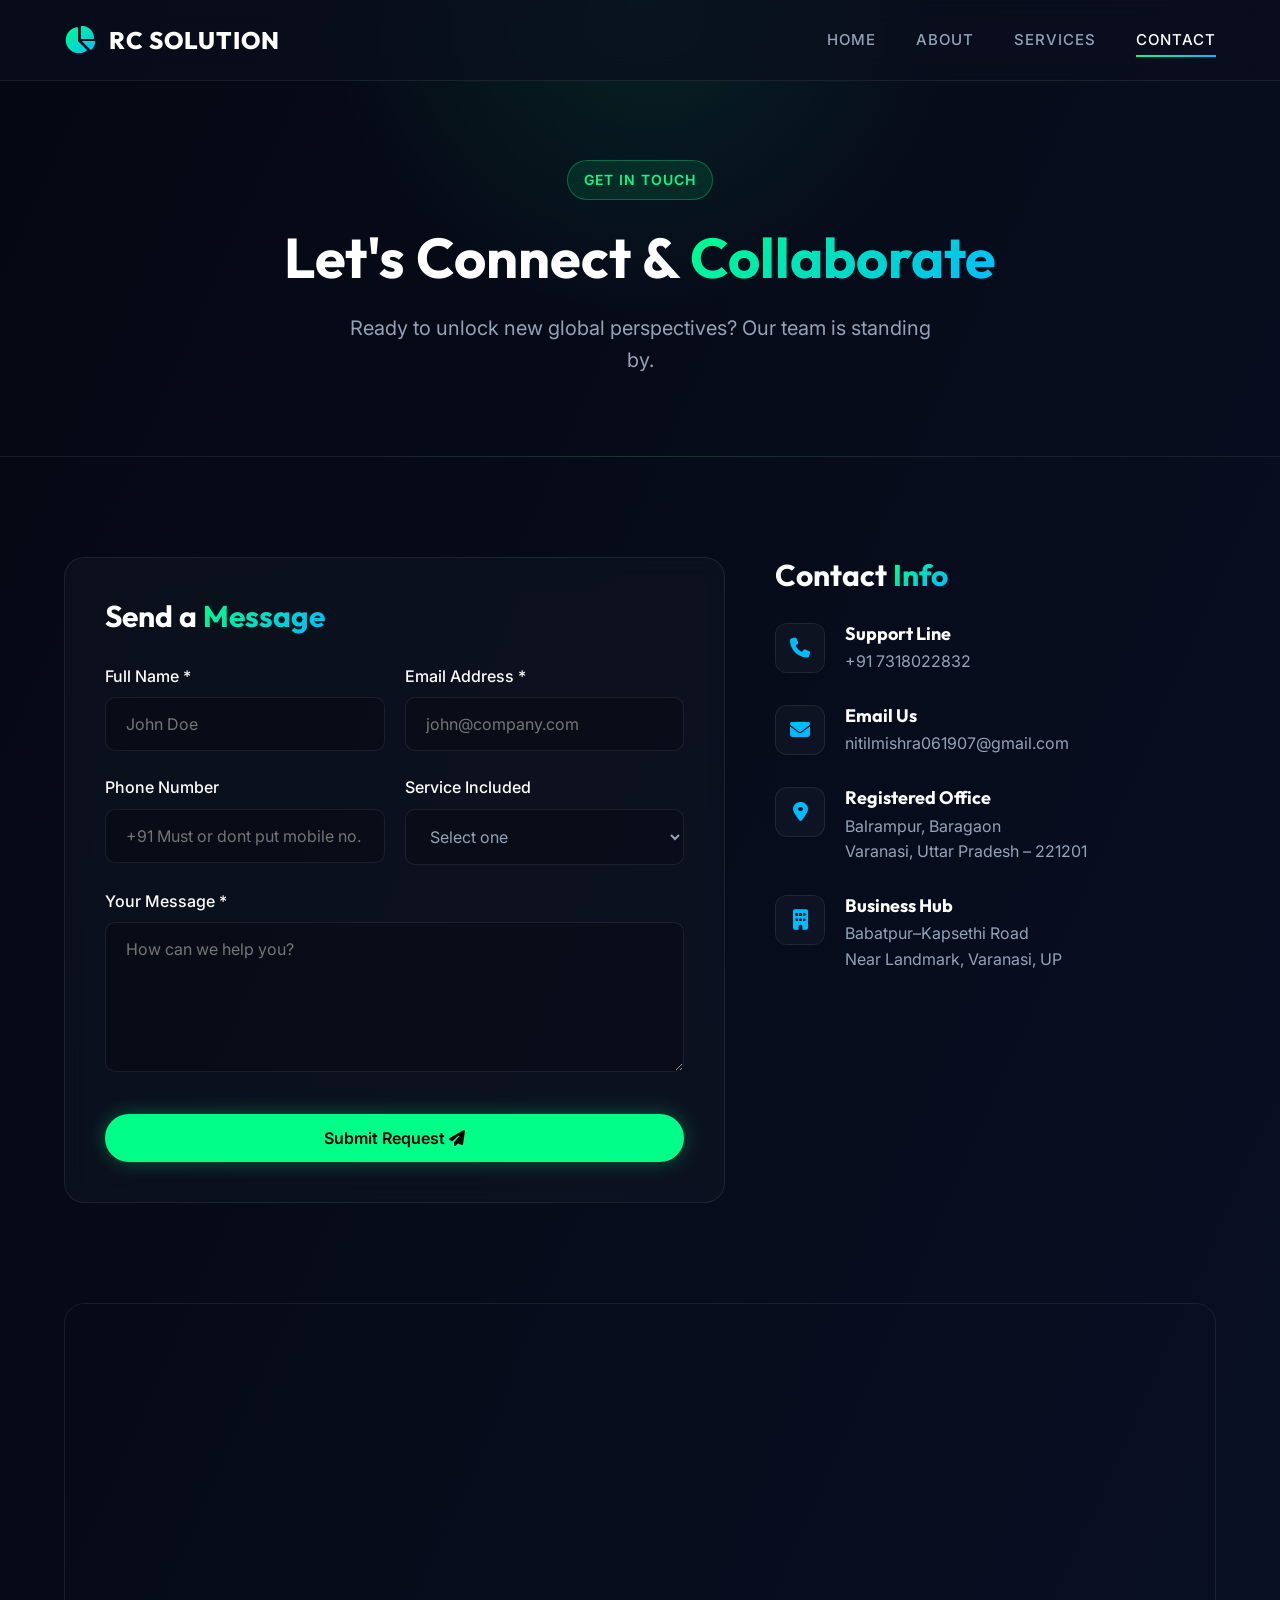
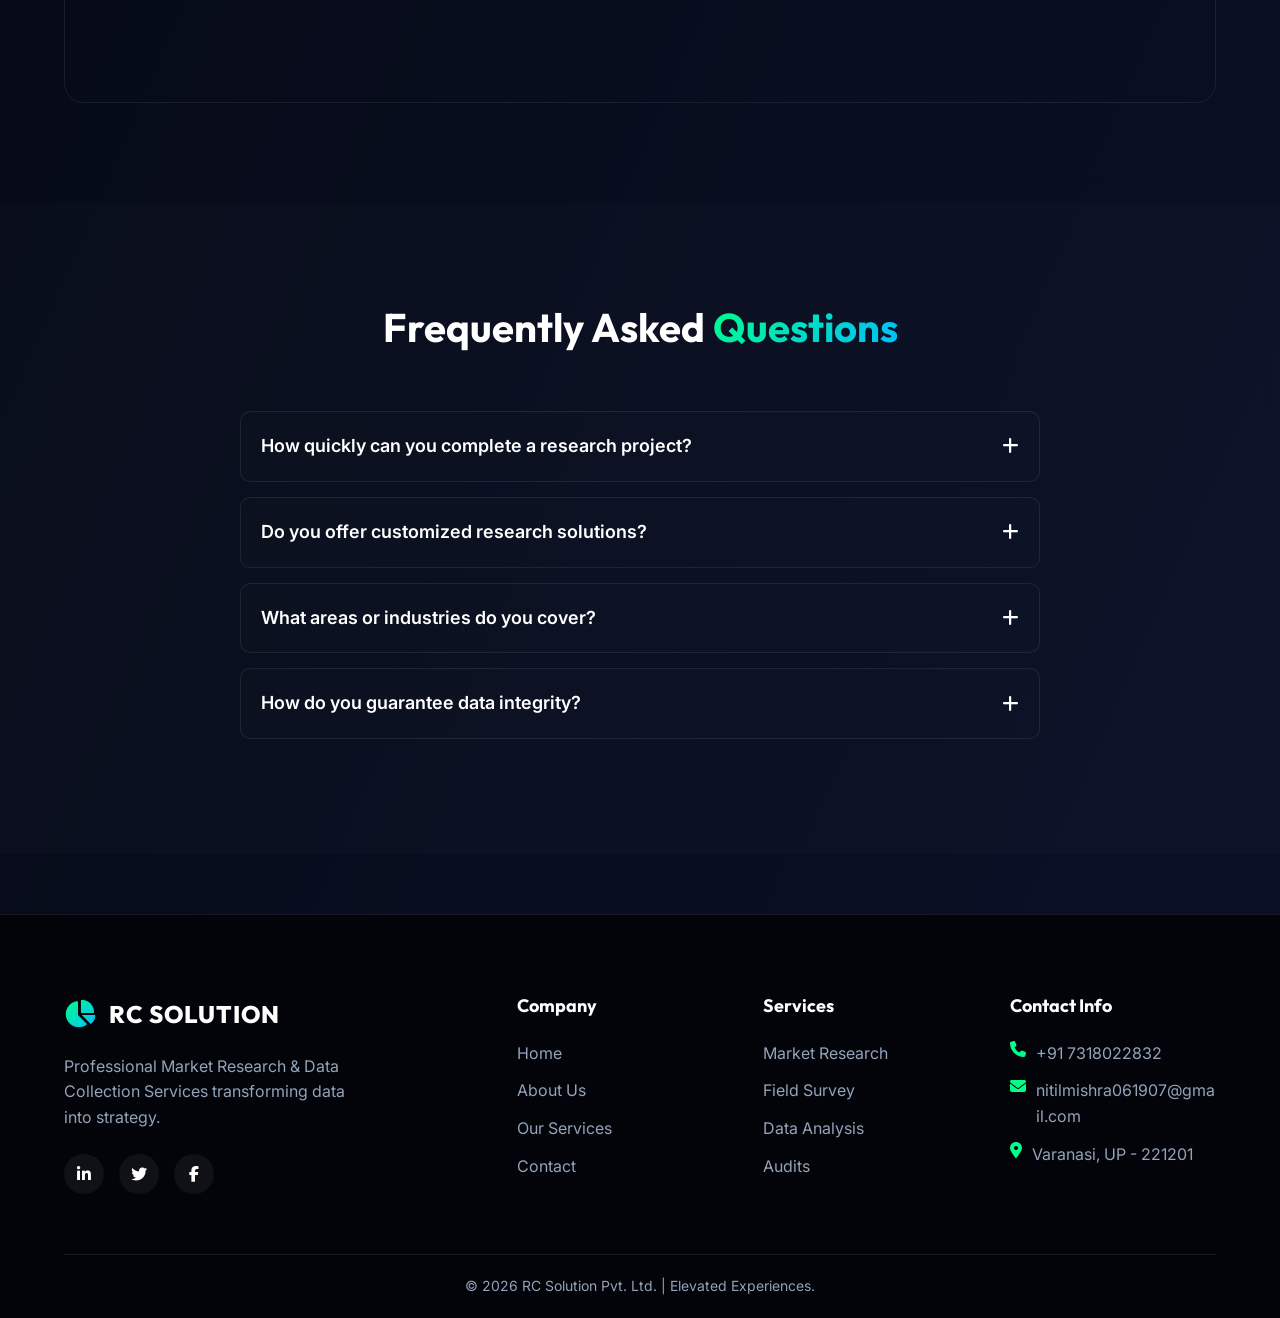
==== contact.html @ 308abb37 "Update phone number placeholder text" ====
<!DOCTYPE html>
<html lang="en">

<head>
    <meta charset="UTF-8">
    <meta name="viewport" content="width=device-width, initial-scale=1.0">
    <title>Contact Us | RC Solution Pvt. Ltd.</title>
    <!-- Font Awesome -->
    <link rel="stylesheet" href="https://cdnjs.cloudflare.com/ajax/libs/font-awesome/6.4.0/css/all.min.css">
    <!-- AOS Animation CSS -->
    <link href="https://unpkg.com/aos@2.3.1/dist/aos.css" rel="stylesheet">
    <!-- Custom CSS -->
    <link rel="stylesheet" href="styles.css">
</head>

<body>
    <!-- Navigation -->
    <nav class="navbar">
        <div class="container nav-container">
            <a href="index.html" class="logo">
                <i class="fa-solid fa-chart-pie"></i> RC Solution
            </a>
            <div class="menu-toggle">
                <i class="fa-solid fa-bars"></i>
            </div>
            <ul class="nav-menu">
                <li><a href="index.html">Home</a></li>
                <li><a href="about.html">About</a></li>
                <li><a href="services.html">Services</a></li>
                <li><a href="contact.html" class="active">Contact</a></li>
            </ul>
        </div>
    </nav>

    <!-- Page Header -->
    <section class="page-hero">
        <div class="container" data-aos="zoom-in">
            <span class="hero-badge">Get in Touch</span>
            <h1>Let's Connect & <span class="gradient-text">Collaborate</span></h1>
            <p style="font-size: 20px; max-width: 600px; margin: 0 auto;">Ready to unlock new global perspectives? Our
                team is standing by.</p>
        </div>
    </section>

    <!-- Main Content -->
    <section class="section">
        <div class="container">
            <div class="contact-grid">

               <!-- Contact Form -->
<div class="glass-card" data-aos="fade-right">
  <h2 style="font-size: 30px; margin-bottom: 30px;">
    Send a <span class="gradient-text">Message</span>
  </h2>

  <form id="contact-form">
    <!-- Row 1 -->
    <div style="display: grid; grid-template-columns: 1fr 1fr; gap: 20px;">
      <div class="form-group">
        <label for="fullName">Full Name *</label>
        <input
          type="text"
          id="fullName"
          name="fi-sender-firstName"
          class="form-control"
          placeholder="John Doe"
          required
        />
      </div>

      <div class="form-group">
        <label for="email">Email Address *</label>
        <input
          type="email"
          id="email"
          name="fi-sender-email"
          class="form-control"
          placeholder="john@company.com"
          required
        />
      </div>
    </div>

    <!-- Row 2 -->
    <div style="display: grid; grid-template-columns: 1fr 1fr; gap: 20px;">
      <div class="form-group">
        <label for="phone">Phone Number</label>
        <input
          type="tel"
          id="phone"
          name="fi-phone-phone"
          class="form-control"
          placeholder="+91 Must or dont put mobile no."
        />
      </div>

      <div class="form-group">
        <label for="service">Service Included</label>
        <select
          id="service"
          name="fi-select-service"
          class="form-control"
          required
          style="color: var(--text-secondary);"
        >
          <option value="" disabled selected>Select one</option>
          <option value="research">Market Research</option>
          <option value="audit">Audits</option>
          <option value="survey">Data Collection</option>
          <option value="other">Other Inquiry</option>
        </select>
      </div>
    </div>

    <!-- Message -->
    <div class="form-group">
      <label for="message">Your Message *</label>
      <textarea
        id="message"
        name="fi-text-message"
        class="form-control"
        rows="5"
        placeholder="How can we help you?"
        required
      ></textarea>
    </div>

    <!-- Status -->
    <div id="form-message" class="form-message"></div>

    <!-- Submit -->
    <button
      type="submit"
      class="btn btn-primary"
      style="width: 100%; margin-top: 10px;"
    >
      <span id="submit-text">
        Submit Request <i class="fas fa-solid fa-paper-plane"></i>
      </span>
    </button>
  </form>
</div>
                <!-- Forminit SDK -->
<script src="https://forminit.com/sdk/v1/forminit.js"></script>
<script>
  const forminit = new Forminit();
  const FORM_ID = "4jtawhfx8w6";

  const form = document.getElementById("contact-form");
  const messageBox = document.getElementById("form-message");
  const submitButton = form.querySelector('button[type="submit"]');
  const submitText = document.getElementById("submit-text");

  form.addEventListener("submit", async function (e) {
    e.preventDefault();

    // Loading state
    submitButton.disabled = true;
    submitText.innerHTML = "Sending...";
    messageBox.innerHTML = "";

    const formData = new FormData(form);

     const response = await forminit.submit(FORM_ID, formData);
console.log(response);

const { error } = response;
    // Reset button
    submitButton.disabled = false;
    submitText.innerHTML =
      'Submit Request <i class="fas fa-solid fa-paper-plane"></i>';

    if (error) {
      messageBox.innerHTML = `
        <i class="fas fa-exclamation-circle"></i>
        ${error.message}
      `;
      messageBox.style.color = "#ff4d4f";
      return;
    }

    // Success
    messageBox.innerHTML = `
      <i class="fas fa-solid fa-circle-check"></i>
      Thank you! Your message has been sent successfully.<br>
      We will get back to you soon.
    `;
    messageBox.style.color = "#22c55e";

    form.reset();
  });
</script>
                <!-- Contact Info Space -->
                <div data-aos="fade-left">
                    <h2 style="font-size: 30px; margin-bottom: 30px;">Contact <span class="gradient-text">Info</span>
                    </h2>

                    <div class="info-item">
                        <div class="icon"><i class="fa-solid fa-phone"></i></div>
                        <div>
                            <h4>Support Line</h4>
                            <p><a href="tel:+917318022832" style="color: var(--text-secondary); font-size: 16px;">+91
                                    7318022832</a></p>
                        </div>
                    </div>

                    <div class="info-item">
                        <div class="icon"><i class="fa-solid fa-envelope"></i></div>
                        <div>
                            <h4>Email Us</h4>
                            <p><a href="mailto:nitilmishra061907@gmail.com"
                                    style="color: var(--text-secondary); font-size: 16px; word-break: break-all;">nitilmishra061907@gmail.com</a>
                            </p>
                        </div>
                    </div>

                    <div class="info-item">
                        <div class="icon"><i class="fa-solid fa-location-dot"></i></div>
                        <div>
                            <h4>Registered Office</h4>
                            <p style="color: var(--text-secondary); font-size: 16px;">Balrampur, Baragaon<br>Varanasi,
                                Uttar Pradesh – 221201</p>
                        </div>
                    </div>

                    <div class="info-item">
                        <div class="icon"><i class="fa-solid fa-building"></i></div>
                        <div>
                            <h4>Business Hub</h4>
                            <p style="color: var(--text-secondary); font-size: 16px;">Babatpur–Kapsethi Road<br>Near
                                Landmark, Varanasi, UP</p>
                        </div>
                    </div>

                </div>

            </div>
        </div>
    </section>

    <!-- Map Area -->
    <section class="section" style="padding-top: 0;">
        <div class="container" data-aos="zoom-in">
            <div class="map-container">
                <!-- Embedded Google Map using generalized coordinates for Varanasi -->
                <iframe
                    src="https://www.google.com/maps/embed?pb=!1m17!1m12!1m3!1d1802.040262699564!2d82.74640537845629!3d25.40211499603656!2m3!1f0!2f0!3f0!3m2!1i1024!2i768!4f13.1!3m2!1m1!2zMjXCsDI0JzA3LjYiTiA4MsKwNDQnNTEuMCJF!5e0!3m2!1sen!2slv!4v1776099585489!5m2!1sen!2slv"
                    width="800" height="600" style="border:0;" allowfullscreen="" loading="lazy"
                    referrerpolicy="no-referrer-when-downgrade"></iframe>
            </div>
        </div>
    </section>

    <!-- FAQs -->
    <section class="section" style="background: rgba(255,255,255,0.01);">
        <div class="container">
            <div class="section-header" data-aos="fade-up">
                <h2>Frequently Asked <span class="gradient-text">Questions</span></h2>
            </div>

            <div style="max-width: 800px; margin: 0 auto;" data-aos="fade-up" data-aos-delay="200">
                <div class="faq-item">
                    <div class="faq-header">
                        How quickly can you complete a research project?
                        <i class="fa-solid fa-plus"></i>
                    </div>
                    <div class="faq-content">
                        <p style="color: var(--text-secondary); margin-bottom: 20px;">Project timelines depend heavily
                            on scope, target demographic, and complexity. Standard engagements typically yield
                            preliminary results within 2-4 weeks. We pride ourselves on aggressive efficiency.</p>
                    </div>
                </div>
                <div class="faq-item">
                    <div class="faq-header">
                        Do you offer customized research solutions?
                        <i class="fa-solid fa-plus"></i>
                    </div>
                    <div class="faq-content">
                        <p style="color: var(--text-secondary); margin-bottom: 20px;">Absolutely. Every business
                            encounters unique friction. We completely construct bespoke methodologies tailored
                            explicitly to untangle your specific constraints and KPIs.</p>
                    </div>
                </div>
                <div class="faq-item">
                    <div class="faq-header">
                        What areas or industries do you cover?
                        <i class="fa-solid fa-plus"></i>
                    </div>
                    <div class="faq-content">
                        <p style="color: var(--text-secondary); margin-bottom: 20px;">While our HQ is located in
                            Varanasi, our reach extends deeply across retail, FMCG, fast-tech, healthcare, and finance
                            sectors on massive scales.</p>
                    </div>
                </div>
                <div class="faq-item">
                    <div class="faq-header">
                        How do you guarantee data integrity?
                        <i class="fa-solid fa-plus"></i>
                    </div>
                    <div class="faq-content">
                        <p style="color: var(--text-secondary); margin-bottom: 20px;">Through a rigid Six-Sigma style
                            approach. We employ GPS-tagged field polling, aggressive algorithmic validation checks,
                            random audio auditing, and rigorous executive supervisor reviews.</p>
                    </div>
                </div>
            </div>
        </div>
    </section>

    <!-- Footer -->
    <footer class="footer">
        <div class="container">
            <div class="footer-grid">
                <div class="footer-brand">
                    <a href="index.html" class="logo" style="margin-bottom: 20px; display: inline-flex;">
                        <i class="fa-solid fa-chart-pie"></i> RC Solution
                    </a>
                    <p>Professional Market Research & Data Collection Services transforming data into strategy.</p>
                    <div class="social-links">
                        <a href="#"><i class="fa-brands fa-linkedin-in"></i></a>
                        <a href="#"><i class="fa-brands fa-twitter"></i></a>
                        <a href="#"><i class="fa-brands fa-facebook-f"></i></a>
                    </div>
                </div>
                <div class="footer-col">
                    <h4>Company</h4>
                    <ul class="footer-links">
                        <li><a href="index.html">Home</a></li>
                        <li><a href="about.html">About Us</a></li>
                        <li><a href="services.html">Our Services</a></li>
                        <li><a href="contact.html">Contact</a></li>
                    </ul>
                </div>
                <div class="footer-col">
                    <h4>Services</h4>
                    <ul class="footer-links">
                        <li><a href="services.html">Market Research</a></li>
                        <li><a href="services.html">Field Survey</a></li>
                        <li><a href="services.html">Data Analysis</a></li>
                        <li><a href="services.html">Audits</a></li>
                    </ul>
                </div>
                <div class="footer-col">
                    <h4>Contact Info</h4>
                    <ul class="footer-links">
                        <li style="display:flex; gap:10px;"><i class="fa-solid fa-phone"
                                style="color:var(--primary-color);"></i> +91 7318022832</li>
                        <li style="display:flex; gap:10px; word-break: break-all;"><i class="fa-solid fa-envelope"
                                style="color:var(--primary-color);"></i> nitilmishra061907@gmail.com</li>
                        <li style="display:flex; gap:10px;"><i class="fa-solid fa-location-dot"
                                style="color:var(--primary-color);"></i> Varanasi, UP - 221201</li>
                    </ul>
                </div>
            </div>
            <div class="footer-bottom">
                <p>&copy; 2026 RC Solution Pvt. Ltd. | Elevated Experiences.</p>
            </div>
        </div>
    </footer>

    <!-- Scripts -->
    <script src="https://unpkg.com/aos@2.3.1/dist/aos.js"></script>
    <script src="script.js"></script>
    <script>
        AOS.init({ once: true, offset: 50 });
    </script>
</body>

</html>
---- styles.css ----
@import url('https://fonts.googleapis.com/css2?family=Outfit:wght@300;400;600;700;800&family=Inter:wght@300;400;500;600&display=swap');

:root {
    --bg-dark: #050812;
    --bg-card: rgba(20, 25, 40, 0.4);
    --border-card: rgba(255, 255, 255, 0.08);
    --primary-color: #00ff88;
    --primary-glow: rgba(0, 255, 136, 0.3);
    --secondary-color: #00bbff;
    --text-primary: #ffffff;
    --text-secondary: #94a3b8;
    --glass-bg: rgba(10, 15, 30, 0.7);
    --glass-blur: blur(12px);
    --gradient-accent: linear-gradient(135deg, #00ff88 0%, #00bbff 100%);
    --gradient-bg: linear-gradient(to bottom right, #050812, #0a1128);
}

* {
    margin: 0;
    padding: 0;
    box-sizing: border-box;
}

html {
    scroll-behavior: smooth;
}

body {
    font-family: 'Inter', sans-serif;
    line-height: 1.6;
    color: var(--text-secondary);
    background-color: var(--bg-dark);
    background-image: var(--gradient-bg);
    overflow-x: hidden;
}

/* Custom Scrollbar */
::-webkit-scrollbar {
    width: 8px;
}
::-webkit-scrollbar-track {
    background: var(--bg-dark);
}
::-webkit-scrollbar-thumb {
    background: rgba(255,255,255,0.1);
    border-radius: 4px;
}
::-webkit-scrollbar-thumb:hover {
    background: var(--primary-color);
}

h1, h2, h3, h4, h5, h6 {
    font-family: 'Outfit', sans-serif;
    color: var(--text-primary);
    line-height: 1.2;
}

.container {
    max-width: 1200px;
    margin: 0 auto;
    padding: 0 24px;
}

a {
    text-decoration: none;
    color: inherit;
    transition: all 0.3s ease;
}

/* Typography Enhancements */
.gradient-text {
    background: var(--gradient-accent);
    -webkit-background-clip: text;
    -webkit-text-fill-color: transparent;
    display: inline-block;
}

/* Navbar (Glassmorphism) */
.navbar {
    position: fixed;
    top: 0;
    width: 100%;
    z-index: 1000;
    background: var(--glass-bg);
    backdrop-filter: var(--glass-blur);
    -webkit-backdrop-filter: var(--glass-blur);
    border-bottom: 1px solid var(--border-card);
    transition: all 0.4s ease;
}

.nav-container {
    display: flex;
    justify-content: space-between;
    align-items: center;
    height: 80px;
}

.logo {
    display: flex;
    align-items: center;
    gap: 12px;
    font-family: 'Outfit', sans-serif;
    font-size: 24px;
    font-weight: 800;
    color: var(--text-primary);
    text-transform: uppercase;
    letter-spacing: 1px;
}

.logo i {
    font-size: 28px;
    background: var(--gradient-accent);
    -webkit-background-clip: text;
    -webkit-text-fill-color: transparent;
}

.nav-menu {
    display: flex;
    list-style: none;
    gap: 40px;
}

.nav-menu a {
    font-size: 15px;
    font-weight: 500;
    text-transform: uppercase;
    letter-spacing: 1px;
    color: var(--text-secondary);
    position: relative;
    padding: 8px 0;
}

.nav-menu a::after {
    content: '';
    position: absolute;
    bottom: 0;
    left: 0;
    width: 0%;
    height: 2px;
    background: var(--gradient-accent);
    transition: width 0.3s ease;
}

.nav-menu a:hover,
.nav-menu a.active {
    color: var(--text-primary);
}

.nav-menu a:hover::after,
.nav-menu a.active::after {
    width: 100%;
}

/* Mobile Menu Toggle */
.menu-toggle {
    display: none;
    cursor: pointer;
    font-size: 24px;
    color: var(--text-primary);
}

/* Buttons */
.btn {
    display: inline-flex;
    align-items: center;
    justify-content: center;
    gap: 10px;
    padding: 14px 32px;
    border-radius: 50px;
    font-family: 'Inter', sans-serif;
    font-weight: 600;
    font-size: 16px;
    cursor: pointer;
    transition: all 0.4s cubic-bezier(0.175, 0.885, 0.32, 1.275);
    border: none;
    outline: none;
    position: relative;
    overflow: hidden;
    z-index: 1;
}

.btn-primary {
    background: var(--primary-color);
    color: #000 !important;
    box-shadow: 0 0 20px var(--primary-glow);
}

.btn-primary:hover {
    transform: translateY(-5px) scale(1.02);
    box-shadow: 0 10px 30px var(--primary-glow);
}

.btn-secondary {
    background: rgba(255, 255, 255, 0.05);
    color: var(--text-primary) !important;
    border: 1px solid var(--border-card);
    backdrop-filter: blur(5px);
}

.btn-secondary:hover {
    background: rgba(255, 255, 255, 0.1);
    transform: translateY(-5px);
    border-color: rgba(255,255,255,0.2);
}

/* Hero Section */
.hero {
    position: relative;
    min-height: 100vh;
    display: flex;
    align-items: center;
    padding-top: 80px;
    overflow: hidden;
}

#particles-js {
    position: absolute;
    width: 100%;
    height: 100%;
    top: 0;
    left: 0;
    z-index: 0;
}

.hero-content {
    position: relative;
    z-index: 10;
    max-width: 800px;
    margin: 0 auto;
    text-align: center;
}

.hero-badge {
    display: inline-block;
    padding: 8px 16px;
    background: rgba(0, 255, 136, 0.1);
    border: 1px solid var(--primary-glow);
    border-radius: 50px;
    color: var(--primary-color);
    font-size: 14px;
    font-weight: 600;
    margin-bottom: 24px;
    letter-spacing: 1px;
    text-transform: uppercase;
}

.hero-content h1 {
    font-size: 64px;
    font-weight: 800;
    margin-bottom: 24px;
}

.hero-content p {
    font-size: 20px;
    margin-bottom: 40px;
    max-width: 600px;
    margin-left: auto;
    margin-right: auto;
}

.cta-buttons {
    display: flex;
    gap: 20px;
    justify-content: center;
}

/* Modern Sections */
.section {
    padding: 100px 0;
    position: relative;
}

.section-header {
    text-align: center;
    margin-bottom: 60px;
}

.section-header h2 {
    font-size: 40px;
    margin-bottom: 16px;
}

.section-header p {
    font-size: 18px;
    max-width: 600px;
    margin: 0 auto;
}

/* Glass Cards */
.glass-card {
    background: var(--bg-card);
    backdrop-filter: var(--glass-blur);
    -webkit-backdrop-filter: var(--glass-blur);
    border: 1px solid var(--border-card);
    border-radius: 20px;
    padding: 40px;
    transition: all 0.4s ease;
    position: relative;
    overflow: hidden;
}

.glass-card::before {
    content: '';
    position: absolute;
    top: 0;
    left: -100%;
    width: 50%;
    height: 100%;
    background: linear-gradient(to right, transparent, rgba(255,255,255,0.03), transparent);
    transform: skewX(-25deg);
    transition: all 0.6s;
}

.glass-card:hover {
    transform: translateY(-10px);
    border-color: rgba(0, 255, 136, 0.2);
    box-shadow: 0 20px 40px rgba(0,0,0,0.4);
}

.glass-card:hover::before {
    left: 200%;
}

/* Stats Section */
.stats-grid {
    display: grid;
    grid-template-columns: repeat(3, 1fr);
    gap: 30px;
    margin-top: -80px;
    position: relative;
    z-index: 20;
}

.stat-card {
    text-align: center;
    padding: 30px;
}

.stat-icon {
    width: 60px;
    height: 60px;
    background: rgba(0, 255, 136, 0.1);
    color: var(--primary-color);
    border-radius: 50%;
    display: flex;
    align-items: center;
    justify-content: center;
    font-size: 24px;
    margin: 0 auto 20px;
    border: 1px solid var(--primary-glow);
}

.stat-number {
    font-size: 48px;
    font-weight: 800;
    font-family: 'Outfit', sans-serif;
    color: var(--text-primary);
    margin-bottom: 5px;
}

/* Features/Services Grid */
.grid-3 {
    display: grid;
    grid-template-columns: repeat(3, 1fr);
    gap: 30px;
}

.service-card {
    display: flex;
    flex-direction: column;
}

.service-card .icon-wrapper {
    font-size: 32px;
    color: var(--secondary-color);
    margin-bottom: 24px;
    background: -webkit-linear-gradient(135deg, var(--primary-color), var(--secondary-color));
    -webkit-background-clip: text;
    -webkit-text-fill-color: transparent;
}

.service-card h3 {
    font-size: 22px;
    margin-bottom: 16px;
}

.service-card p {
    flex-grow: 1;
    margin-bottom: 24px;
}

.link-arrow {
    display: flex;
    align-items: center;
    gap: 8px;
    color: var(--primary-color);
    font-weight: 600;
    font-size: 14px;
    text-transform: uppercase;
    letter-spacing: 1px;
}

.link-arrow i {
    transition: transform 0.3s ease;
}

.link-arrow:hover i {
    transform: translateX(5px);
}

/* Page Headers (Internal pages) */
.page-hero {
    padding: 160px 0 80px;
    text-align: center;
    background: radial-gradient(circle at top, rgba(0, 255, 136, 0.1) 0%, transparent 40%);
    border-bottom: 1px solid var(--border-card);
}

.page-hero h1 {
    font-size: 56px;
    margin-bottom: 20px;
}

/* About Page Styles */
.about-grid {
    display: grid;
    grid-template-columns: 1fr 1fr;
    gap: 60px;
    align-items: center;
}

.about-image {
    position: relative;
    border-radius: 20px;
    overflow: hidden;
}

.about-image img {
    width: 100%;
    height: auto;
    border-radius: 20px;
    display: block;
}

.about-image .overlay {
    position: absolute;
    inset: 0;
    background: linear-gradient(45deg, rgba(0,255,136,0.2), rgba(0,187,255,0.2));
    border: 1px solid var(--border-card);
    border-radius: 20px;
}

.mission-vision {
    display: grid;
    grid-template-columns: 1fr 1fr;
    gap: 30px;
    margin-top: 60px;
}

/* Approach Steps */
.approach-timeline {
    display: flex;
    flex-direction: column;
    gap: 20px;
}

.step-card {
    display: flex;
    align-items: flex-start;
    gap: 24px;
    padding: 30px;
}

.step-number {
    flex-shrink: 0;
    width: 50px;
    height: 50px;
    background: var(--gradient-accent);
    color: #000;
    border-radius: 50%;
    display: flex;
    align-items: center;
    justify-content: center;
    font-size: 20px;
    font-weight: 800;
}

/* Contact Form */
.contact-grid {
    display: grid;
    grid-template-columns: 1.5fr 1fr;
    gap: 50px;
}

.form-group {
    margin-bottom: 24px;
}

.form-group label {
    display: block;
    margin-bottom: 8px;
    color: var(--text-primary);
    font-weight: 500;
}

.form-control {
    width: 100%;
    padding: 16px 20px;
    background: rgba(0, 0, 0, 0.2);
    border: 1px solid var(--border-card);
    border-radius: 10px;
    color: var(--text-primary);
    font-family: inherit;
    font-size: 16px;
    transition: all 0.3s ease;
}

.form-control:focus {
    outline: none;
    border-color: var(--primary-color);
    box-shadow: 0 0 15px rgba(0, 255, 136, 0.1);
}

textarea.form-control {
    resize: vertical;
    min-height: 150px;
}

/* Form Success & Error styling */
.form-message {
    padding: 12px;
    border-radius: 8px;
    margin-top: 20px;
    display: none;
}
.form-message.success {
    background: rgba(0, 255, 136, 0.1);
    color: var(--primary-color);
    border: 1px solid var(--primary-glow);
    display: block;
}

/* Contact Info Items */
.info-item {
    display: flex;
    align-items: flex-start;
    gap: 20px;
    margin-bottom: 30px;
}

.info-item .icon {
    width: 50px;
    height: 50px;
    background: rgba(255, 255, 255, 0.03);
    border: 1px solid var(--border-card);
    border-radius: 12px;
    display: flex;
    align-items: center;
    justify-content: center;
    color: var(--secondary-color);
    font-size: 20px;
    flex-shrink: 0;
}

.info-item h4 {
    margin-bottom: 5px;
    font-size: 18px;
}

/* Map */
.map-container {
    height: 400px;
    border-radius: 20px;
    overflow: hidden;
    position: relative;
    border: 1px solid var(--border-card);
}
.map-container iframe {
    width: 100%;
    height: 100%;
    border: none;
    filter: invert(90%) hue-rotate(180deg) brightness(85%) contrast(85%);
}

/* FAQ Accordion */
.faq-item {
    margin-bottom: 15px;
    border: 1px solid var(--border-card);
    border-radius: 10px;
    background: rgba(20, 25, 40, 0.2);
    overflow: hidden;
}

.faq-header {
    padding: 20px;
    cursor: pointer;
    display: flex;
    justify-content: space-between;
    align-items: center;
    color: var(--text-primary);
    font-weight: 600;
    font-size: 18px;
}

.faq-header i {
    transition: transform 0.3s ease;
}

.faq-content {
    padding: 0 20px;
    max-height: 0;
    overflow: hidden;
    transition: max-height 0.4s ease, padding 0.4s ease;
}

.faq-item.active .faq-header {
    color: var(--primary-color);
}

.faq-item.active .faq-header i {
    transform: rotate(45deg);
}

.faq-item.active .faq-content {
    padding: 0 20px 20px;
    max-height: 500px;
}

/* Footer */
.footer {
    background: #02040a;
    padding: 80px 0 20px;
    border-top: 1px solid var(--border-card);
    margin-top: 60px;
}

.footer-grid {
    display: grid;
    grid-template-columns: 2fr 1fr 1fr 1fr;
    gap: 40px;
    margin-bottom: 60px;
}

.footer-brand .logo {
    margin-bottom: 20px;
}

.footer-brand p {
    max-width: 300px;
}

.footer-col h4 {
    font-size: 18px;
    color: var(--text-primary);
    margin-bottom: 24px;
}

.footer-links {
    list-style: none;
}

.footer-links li {
    margin-bottom: 12px;
}

.footer-links a {
    color: var(--text-secondary);
}

.footer-links a:hover {
    color: var(--primary-color);
    padding-left: 5px;
}

.social-links {
    display: flex;
    gap: 15px;
    margin-top: 24px;
}

.social-links a {
    width: 40px;
    height: 40px;
    border-radius: 50%;
    background: rgba(255, 255, 255, 0.05);
    display: flex;
    align-items: center;
    justify-content: center;
    color: var(--text-primary);
}

.social-links a:hover {
    background: var(--gradient-accent);
    color: #000;
}

.footer-bottom {
    text-align: center;
    padding-top: 20px;
    border-top: 1px solid var(--border-card);
    font-size: 14px;
}

/* Responsive */
@media (max-width: 992px) {
    .grid-3 {
        grid-template-columns: repeat(2, 1fr);
    }
    .stats-grid {
        grid-template-columns: repeat(3, 1fr);
        margin-top: -50px;
    }
    .contact-grid {
        grid-template-columns: 1fr;
    }
    .footer-grid {
        grid-template-columns: repeat(2, 1fr);
    }
}

@media (max-width: 768px) {
    .hero-content h1 {
        font-size: 40px;
    }
    
    .stats-grid, .grid-3, .about-grid, .mission-vision {
        grid-template-columns: 1fr;
    }
    
    .stats-grid {
        margin-top: 0;
    }
    
    .menu-toggle {
        display: block;
    }
    
    .nav-menu {
        position: fixed;
        top: 80px;
        left: -100%;
        width: 100%;
        height: calc(100vh - 80px);
        background: var(--bg-dark);
        flex-direction: column;
        align-items: center;
        padding-top: 50px;
        transition: left 0.4s ease;
        backdrop-filter: blur(20px);
    }
    
    .nav-menu.active {
        left: 0;
    }
    
    .nav-menu a {
        font-size: 20px;
    }
    
    .cta-buttons {
        flex-direction: column;
    }
}
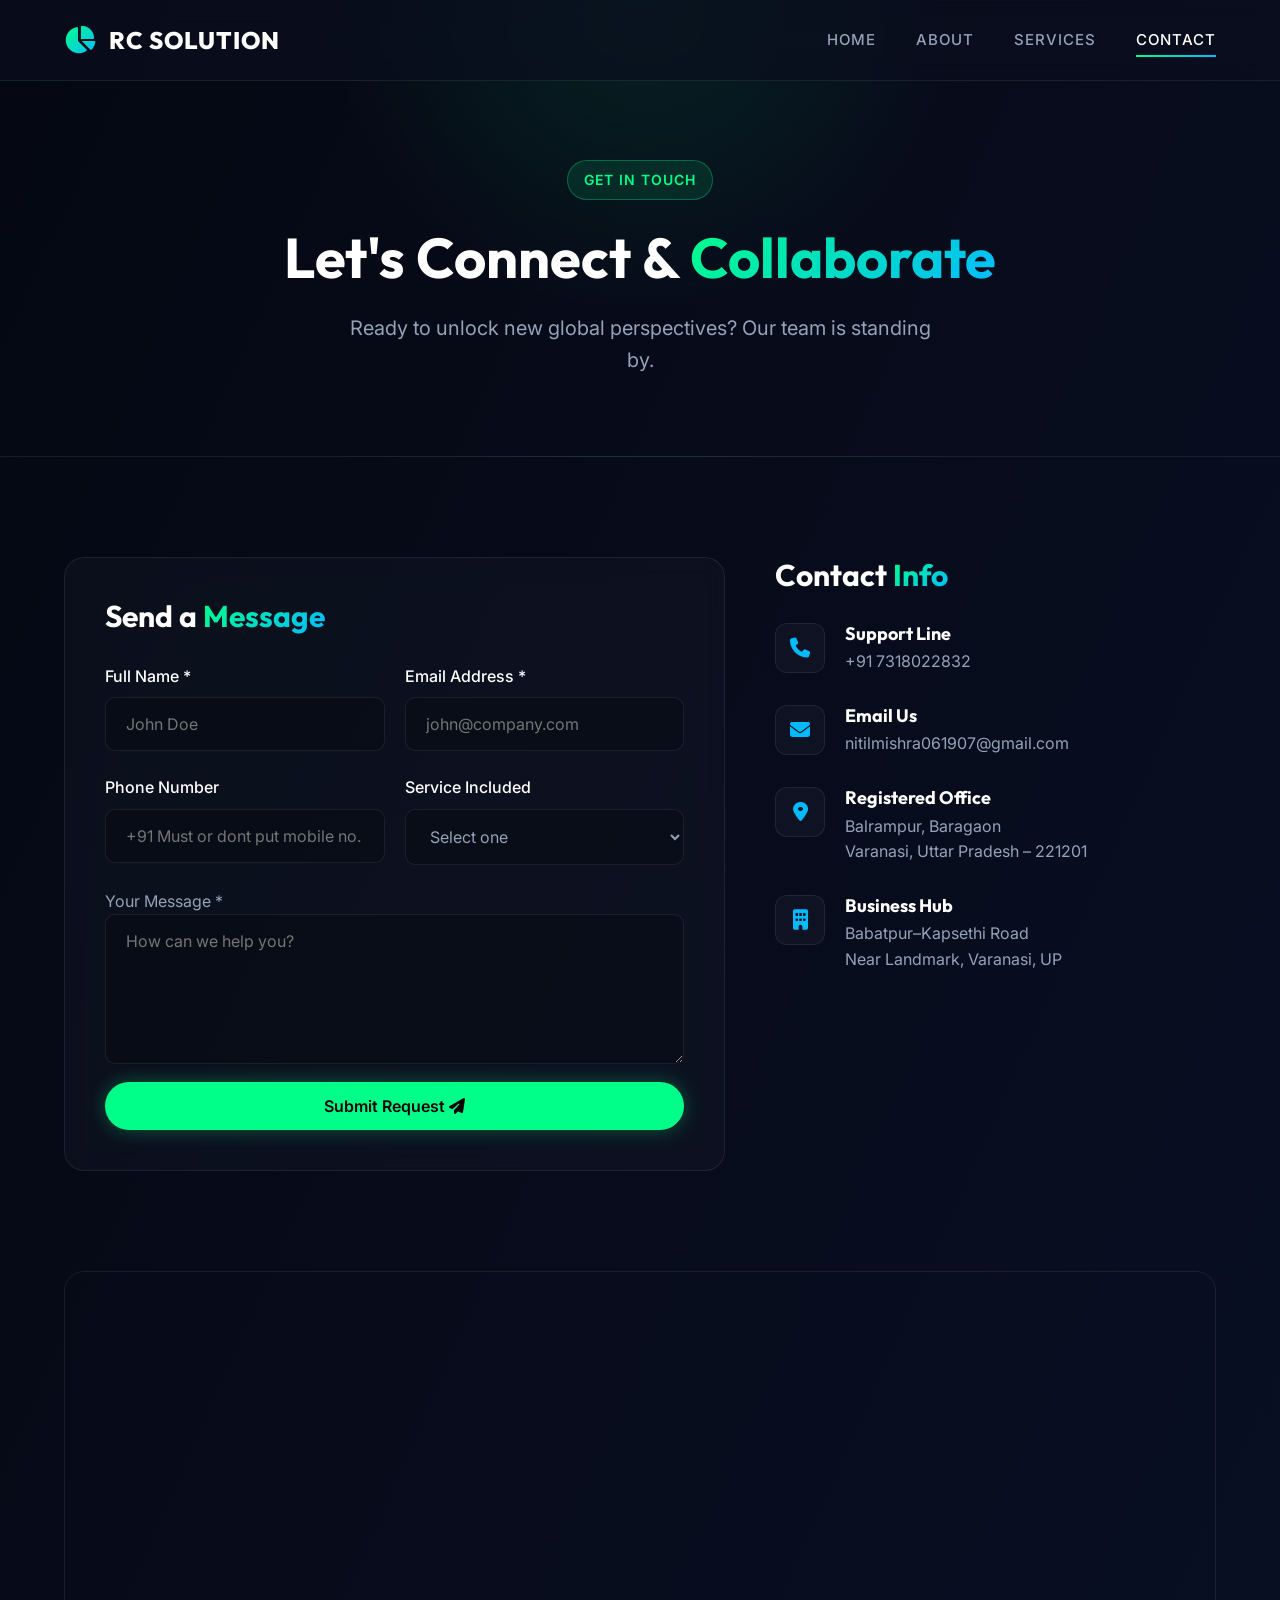
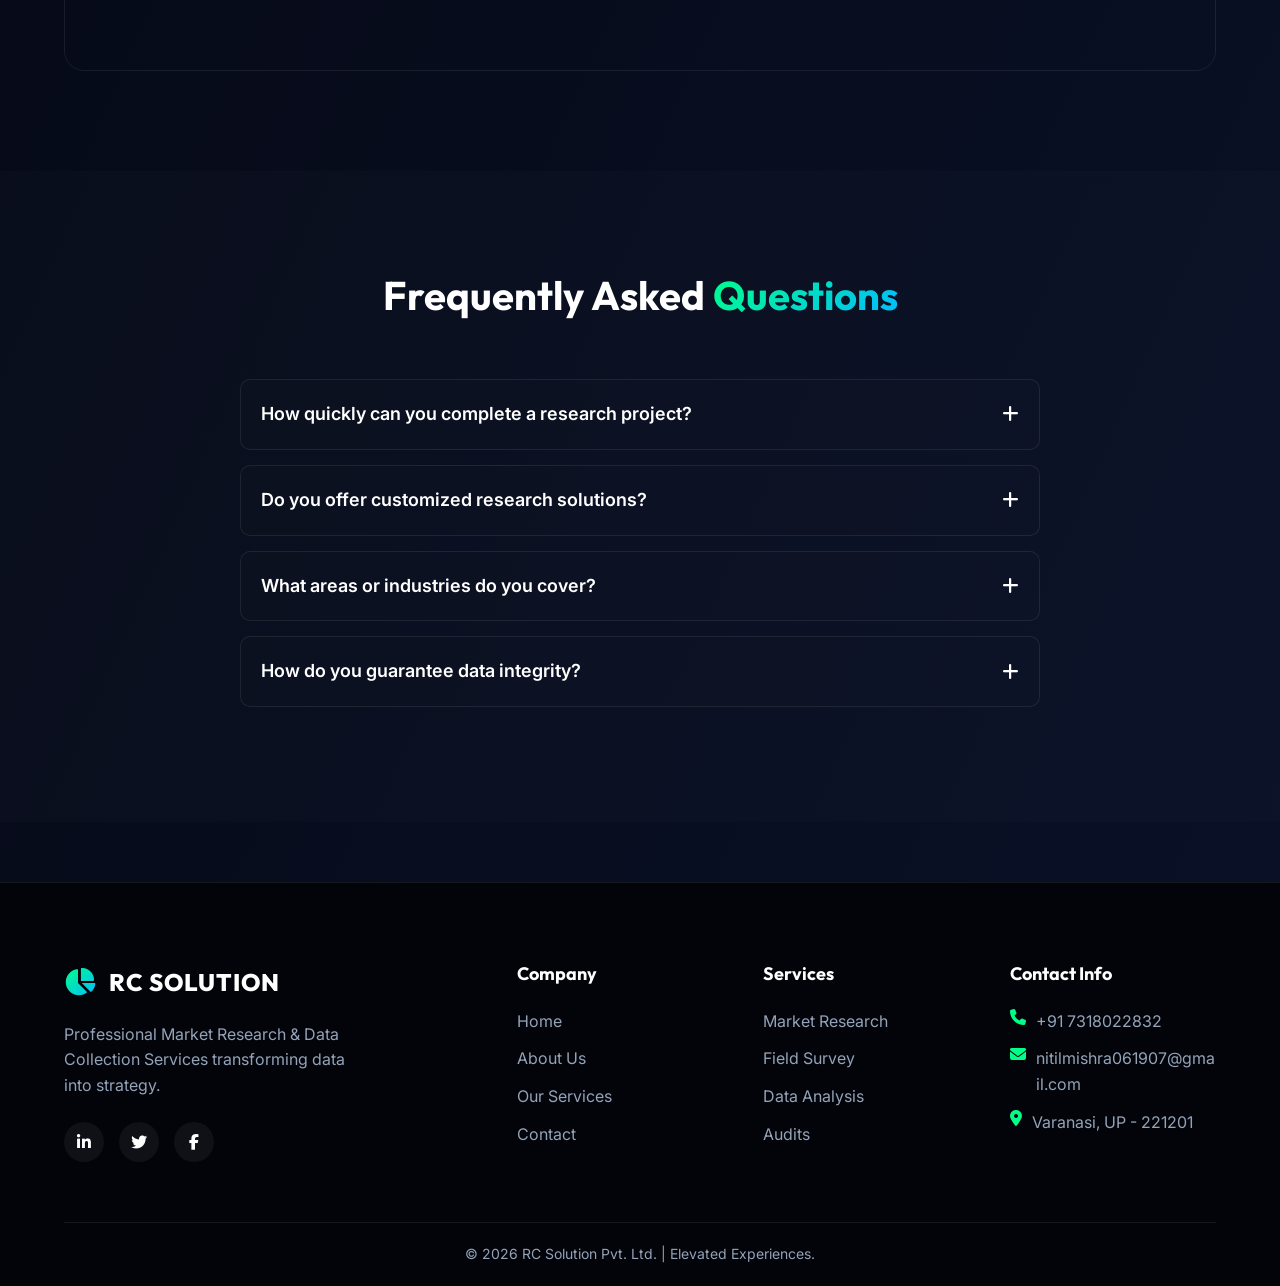
==== commit 0ef39e9b: "Update contact.html" ====
--- a/contact.html
+++ b/contact.html
@@ -113,7 +113,7 @@
     </div>
 
     <!-- Message -->
-    <div class="form-group">
+    <div class=".form-group">
       <label for="message">Your Message *</label>
       <textarea
         id="message"
@@ -162,9 +162,9 @@
     const formData = new FormData(form);
 
      const response = await forminit.submit(FORM_ID, formData);
-console.log(response);
-
-const { error } = response;
+       console.log(response);
+
+      const { error } = response;
     // Reset button
     submitButton.disabled = false;
     submitText.innerHTML =
